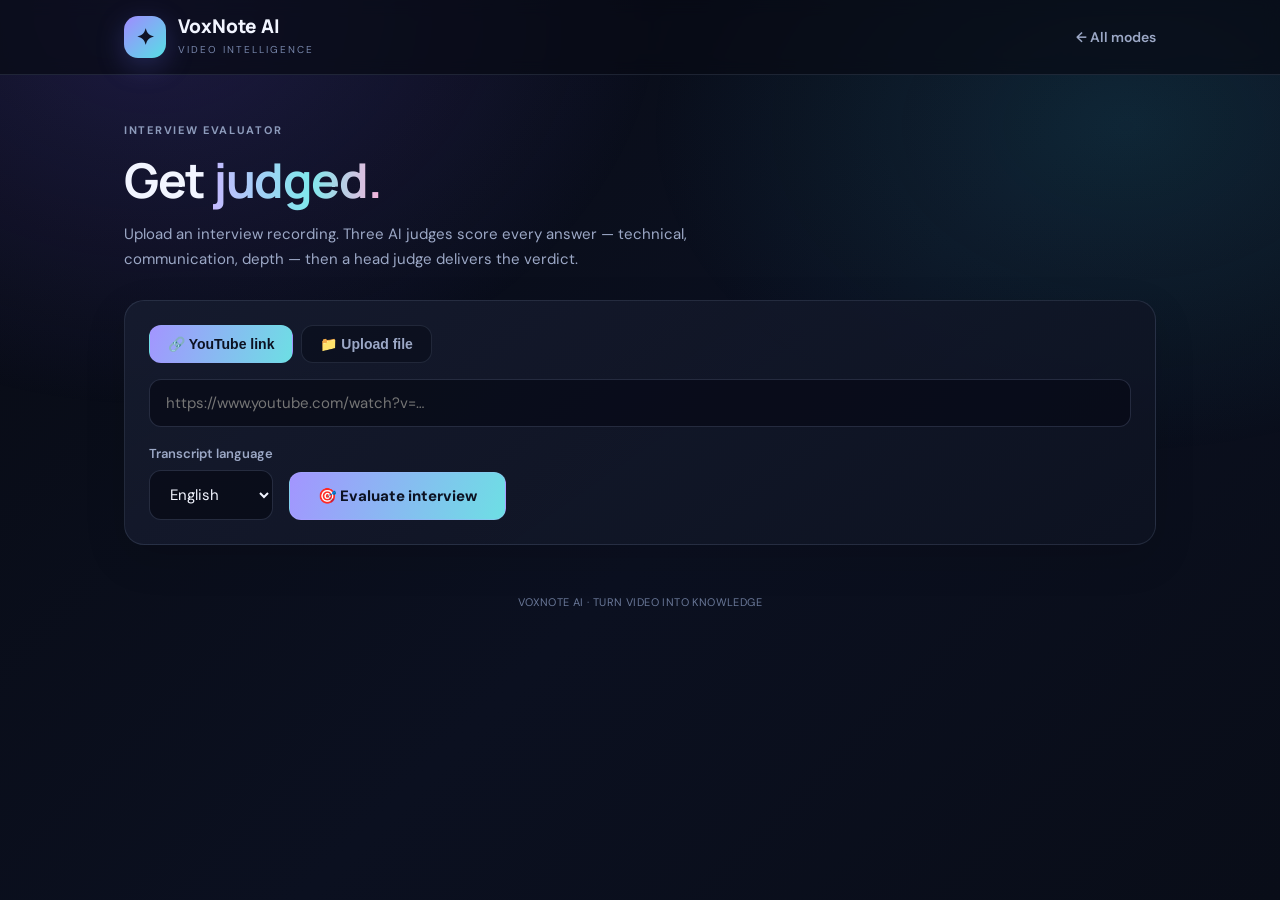
==== frontend/interview.html @ dc1a464b "VoxNote AI: video intelligence, interview judge, prep and scout" ====
<!DOCTYPE html>
<html lang="en">
<head>
<meta charset="UTF-8">
<meta name="viewport" content="width=device-width, initial-scale=1.0">
<title>VoxNote AI — Interview Evaluator</title>
<link rel="stylesheet" href="css/styles.css">
<link rel="preconnect" href="https://fonts.googleapis.com">
<link href="https://fonts.googleapis.com/css2?family=DM+Sans:wght@400;500;600;700&family=Manrope:wght@600;700;800&display=swap" rel="stylesheet">
</head>
<body>
<div class="bg-orbs"></div>

<nav class="nav">
  <div class="container nav-inner">
    <a class="brand" href="index.html">
      <span class="brand-mark">✦</span>
      <span><span class="brand-name">VoxNote AI</span><span class="brand-sub">Video intelligence</span></span>
    </a>
    <a class="nav-link" href="index.html">← All modes</a>
  </div>
</nav>

<main class="container">
  <div class="page-head">
    <div class="kicker">Interview evaluator</div>
    <h1>Get <span class="gradient-text">judged.</span></h1>
    <p class="page-sub">Upload an interview recording. Three AI judges score every answer — technical, communication, depth — then a head judge delivers the verdict.</p>
  </div>

  <section class="panel">
    <form id="eval-form">
      <div class="source-tabs">
        <button type="button" id="tab-url" class="source-tab active">🔗 YouTube link</button>
        <button type="button" id="tab-file" class="source-tab">📁 Upload file</button>
      </div>
      <div id="url-wrap">
        <input type="url" id="source-url" class="text-input" placeholder="https://www.youtube.com/watch?v=…">
      </div>
      <div id="file-wrap" style="display:none">
        <label class="dropzone">
          <input type="file" id="source-file" accept=".mp4,.mov,.mkv,.webm,.mp3,.wav,.m4a" hidden>
          <span class="drop-icon">⬆</span>
          <span id="file-label">Choose your interview recording…</span>
        </label>
      </div>
      <div class="form-row">
        <label class="field">Transcript language
          <select id="language" class="text-input">
            <option value="english">English</option>
            <option value="hinglish">Hinglish</option>
          </select>
        </label>
        <button type="submit" class="btn">🎯 Evaluate interview</button>
      </div>
    </form>
  </section>

  <section id="progress" class="panel progress-panel" style="display:none">
    <div class="spinner"></div>
    <div><div class="progress-title">The panel is deliberating…</div><div id="stage" class="progress-stage">Starting…</div></div>
  </section>

  <section id="error-panel" class="panel error-panel" style="display:none">
    <strong>Something went wrong.</strong>
    <p id="error-msg"></p>
  </section>

  <section id="results" style="display:none">
    <div class="result-head">
      <div><div class="kicker">Judge panel report</div><h2 id="r-title"></h2></div>
      <span class="status-pill"><span class="dot"></span> Evaluation ready</span>
    </div>

    <div class="metrics">
      <div class="metric-card"><div class="metric-label">Questions</div><div class="metric-value" id="m-total">–</div><div class="metric-note">Q&A pairs found</div></div>
      <div class="metric-card"><div class="metric-label">Accuracy</div><div class="metric-value" id="m-acc">–</div><div class="metric-note" id="m-acc-note">correct answers</div></div>
      <div class="metric-card"><div class="metric-label">Avg score</div><div class="metric-value" id="m-avg">–</div><div class="metric-note">head-judge weighted</div></div>
      <div class="metric-card"><div class="metric-label">Needs work</div><div class="metric-value" id="m-bad">–</div><div class="metric-note">incorrect answers</div></div>
    </div>

    <div class="two-col">
      <div class="panel"><div class="result-heading"><span class="result-icon">💪</span><div><div class="result-title">Strengths</div><div class="result-desc">Highest-scoring answers</div></div></div><ul id="r-strengths" class="plain-list"></ul></div>
      <div class="panel"><div class="result-heading"><span class="result-icon">🎯</span><div><div class="result-title">Weaknesses</div><div class="result-desc">Lowest-scoring — review these</div></div></div><ul id="r-weaknesses" class="plain-list"></ul></div>
    </div>

    <h2 class="section-title">Session statistics</h2>
    <div class="panel">
      <div class="result-heading"><span class="result-icon">📊</span><div><div class="result-title">How the interview felt</div><div class="result-desc">Tone, pace, and delivery — Fireflies-style</div></div></div>
      <div class="two-col">
        <div>
          <h4 class="stat-h">Sentiment of answers</h4>
          <div id="r-sentiment"></div>
          <p id="r-sentiment-note" class="stat-note"></p>
        </div>
        <div>
          <h4 class="stat-h">Talk time & pace</h4>
          <div id="r-speaking"></div>
          <p id="r-speaking-note" class="stat-note"></p>
        </div>
      </div>
      <h4 class="stat-h" style="margin-top:18px">Confidence</h4>
      <div class="meter-row">
        <div class="meter"><div id="r-confidence-fill" class="meter-fill"></div></div>
        <span id="r-confidence-val" class="meter-val"></span>
      </div>
    </div>

    <h2 class="section-title">Per-question breakdown</h2>
    <div id="r-questions"></div>

    <div class="panel">
      <div class="result-heading"><span class="result-icon">✦</span><div><div class="result-title">Ask your interview</div><div class="result-desc">Answers grounded in the transcript</div></div></div>
      <div id="chat-log" class="chat-log"></div>
      <form id="chat-form" class="chat-form">
        <input type="text" id="chat-input" class="text-input" placeholder="Ask about an answer, a moment, a decision…" autocomplete="off">
        <button type="submit" class="btn">Ask</button>
      </form>
    </div>
  </section>
</main>

<footer class="footer">VOXNOTE AI · TURN VIDEO INTO KNOWLEDGE</footer>
<script src="js/app.js"></script>
<script src="js/interview.js"></script>
</body>
</html>
---- frontend/css/styles.css ----
/* VoxNote AI — design system */
:root {
  --bg: #080b14;
  --panel: rgba(18, 23, 39, .82);
  --line: rgba(166, 180, 220, .14);
  --text: #f2f5ff;
  --muted: #9ca8c6;
  --dim: #7786aa;
  --purple: #9b8cff;
  --cyan: #68e0e5;
  --green: #66e1b7;
  --yellow: #f5c542;
  --red: #f27e7e;
  --grad: linear-gradient(110deg, #a395ff, #6ddfe4);
  --radius: 20px;
}
* { box-sizing: border-box; margin: 0; padding: 0; }
html { scroll-behavior: smooth; }
body {
  font-family: 'DM Sans', sans-serif;
  color: var(--text);
  background: linear-gradient(135deg, #080b14 0%, #0b1020 55%, #090d18 100%);
  min-height: 100vh;
}
.bg-orbs {
  position: fixed; inset: 0; z-index: -1; pointer-events: none;
  background:
    radial-gradient(ellipse at 12% 0%, rgba(99, 78, 210, .23), transparent 32%),
    radial-gradient(ellipse at 88% 14%, rgba(46, 188, 205, .13), transparent 30%);
}
.container { max-width: 1080px; margin: 0 auto; padding: 0 24px; }
h1, h2, h3 { font-family: 'Manrope', sans-serif; letter-spacing: -.03em; }
.gradient-text {
  background: linear-gradient(90deg, #c4baff, #7fe8ec 58%, #f6b3dc);
  -webkit-background-clip: text; background-clip: text; color: transparent;
}
.kicker {
  color: #8d9bbb; font-size: 11px; text-transform: uppercase;
  letter-spacing: 1.7px; font-weight: 700; margin-bottom: 10px;
}

/* Nav */
.nav { border-bottom: 1px solid var(--line); background: rgba(8, 11, 20, .7); backdrop-filter: blur(8px); }
.nav-inner { display: flex; justify-content: space-between; align-items: center; padding-top: 16px; padding-bottom: 16px; }
.brand { display: flex; align-items: center; gap: 12px; text-decoration: none; color: var(--text); }
.brand-mark {
  width: 42px; height: 42px; border-radius: 14px; display: flex; align-items: center; justify-content: center;
  background: linear-gradient(135deg, #a08bff, #56dfe5); color: #101326; font-size: 22px; font-weight: 900;
  box-shadow: 0 8px 28px rgba(117, 116, 255, .25);
}
.brand-name { font-family: 'Manrope', sans-serif; font-weight: 800; font-size: 19px; display: block; line-height: 1.1; }
.brand-sub { font-size: 10px; letter-spacing: 2px; text-transform: uppercase; color: var(--dim); }
.nav-link { color: var(--muted); text-decoration: none; font-size: 14px; font-weight: 600; }
.nav-link:hover { color: var(--text); }

/* Hero + landing */
.hero { text-align: center; padding: 72px 0 48px; }
.eyebrow {
  display: inline-flex; align-items: center; gap: 8px; padding: 7px 14px; border-radius: 100px;
  border: 1px solid rgba(104, 224, 229, .24); background: rgba(104, 224, 229, .07);
  color: #8de9ed; font-size: 11px; font-weight: 700; letter-spacing: 1.4px; text-transform: uppercase;
}
.hero h1 { font-size: clamp(38px, 5vw, 64px); line-height: 1.06; margin: 20px 0 16px; }
.hero-copy { max-width: 640px; margin: 0 auto; color: var(--muted); font-size: 16px; line-height: 1.7; }

.mode-grid { display: grid; grid-template-columns: repeat(auto-fit, minmax(250px, 1fr)); gap: 18px; margin: 12px 0 64px; }
.mode-card {
  background: var(--panel); border: 1px solid var(--line); border-radius: var(--radius);
  padding: 28px 24px; text-decoration: none; color: var(--text);
  transition: transform .18s ease, border-color .18s ease, box-shadow .18s ease;
  display: flex; flex-direction: column; gap: 12px;
}
a.mode-card:hover { transform: translateY(-4px); border-color: rgba(155, 140, 255, .4); box-shadow: 0 18px 50px rgba(0, 0, 0, .35); }
.mode-card.disabled { opacity: .55; cursor: default; }
.mode-icon { font-size: 30px; }
.mode-card h2 { font-size: 20px; }
.mode-card p { color: var(--muted); font-size: 14px; line-height: 1.65; flex: 1; }
.mode-cta { font-weight: 700; font-size: 14px; color: var(--cyan); }
.mode-card.disabled .mode-cta { color: var(--dim); }

.how { margin-bottom: 72px; }
.how-grid { display: grid; grid-template-columns: repeat(3, 1fr); gap: 18px; margin-top: 16px; }
.how-step { background: var(--panel); border: 1px solid var(--line); border-radius: var(--radius); padding: 24px; }
.how-step span { font-family: 'Manrope', sans-serif; font-weight: 800; font-size: 13px; color: var(--purple); letter-spacing: 1px; }
.how-step h3 { margin: 8px 0 6px; font-size: 17px; }
.how-step p { color: var(--muted); font-size: 14px; line-height: 1.6; }

/* Page head */
.page-head { padding: 48px 0 28px; }
.page-head h1 { font-size: clamp(32px, 4vw, 48px); margin-bottom: 10px; }
.page-sub { color: var(--muted); font-size: 15px; max-width: 640px; line-height: 1.65; }

/* Panels + forms */
.panel {
  background: linear-gradient(145deg, rgba(22, 28, 47, .9), rgba(14, 19, 34, .84));
  border: 1px solid var(--line); border-radius: var(--radius);
  padding: 24px; margin-bottom: 18px; box-shadow: 0 14px 40px rgba(0, 0, 0, .13);
}
.source-tabs { display: flex; gap: 8px; margin-bottom: 16px; }
.source-tab {
  padding: 10px 18px; border-radius: 12px; border: 1px solid var(--line);
  background: rgba(7, 11, 23, .5); color: var(--muted); font-weight: 700; font-size: 14px; cursor: pointer;
}
.source-tab.active { color: #0c1222; background: var(--grad); border-color: transparent; }
.text-input {
  width: 100%; padding: 13px 16px; border-radius: 12px; font-size: 15px;
  background: rgba(7, 11, 23, .72); border: 1px solid rgba(160, 174, 220, .19); color: var(--text);
  font-family: inherit;
}
.text-input:focus { outline: none; border-color: var(--purple); }
select.text-input { width: auto; }
.dropzone {
  display: flex; align-items: center; gap: 14px; padding: 26px; cursor: pointer;
  border: 1px dashed rgba(153, 166, 216, .35); border-radius: 14px; background: rgba(7, 11, 23, .36);
  color: var(--muted); font-size: 15px; transition: border-color .15s ease;
}
.dropzone:hover { border-color: var(--purple); color: var(--text); }
.drop-icon { font-size: 24px; }
.form-row { display: flex; gap: 16px; align-items: flex-end; margin-top: 18px; flex-wrap: wrap; }
.field { display: flex; flex-direction: column; gap: 8px; font-size: 13px; font-weight: 600; color: var(--muted); }
.btn {
  padding: 13px 28px; border-radius: 12px; border: 1px solid rgba(178, 168, 255, .28);
  background: var(--grad); color: #0c1222; font-weight: 800; font-size: 15px; cursor: pointer;
  transition: transform .15s ease, filter .15s ease; font-family: inherit;
}
.btn:hover { transform: translateY(-1px); filter: brightness(1.06); }
.btn-ghost { background: transparent; color: var(--text); border: 1px solid var(--line); font-size: 14px; padding: 10px 20px; margin-top: 12px; }

/* Progress + error */
.progress-panel { display: flex; gap: 18px; align-items: center; }
.spinner {
  width: 38px; height: 38px; border-radius: 50%; flex-shrink: 0;
  border: 3px solid rgba(155, 140, 255, .2); border-top-color: var(--purple);
  animation: spin 0.9s linear infinite;
}
@keyframes spin { to { transform: rotate(360deg); } }
.progress-title { font-weight: 700; font-size: 16px; }
.progress-stage { color: var(--muted); font-size: 14px; margin-top: 4px; }
.error-panel { border-color: rgba(242, 126, 126, .4); }
.error-panel p { color: var(--muted); margin-top: 8px; font-size: 14px; }

/* Results */
.result-head { display: flex; justify-content: space-between; align-items: center; gap: 12px; flex-wrap: wrap; margin: 8px 0 20px; }
.result-head h2 { font-size: 26px; }
.status-pill {
  display: inline-flex; align-items: center; gap: 7px; font-size: 12px; font-weight: 700;
  color: var(--green); background: rgba(74, 220, 177, .08); border: 1px solid rgba(74, 220, 177, .2);
  padding: 8px 14px; border-radius: 100px;
}
.dot { width: 7px; height: 7px; background: var(--green); border-radius: 50%; box-shadow: 0 0 10px var(--green); }
.metrics { display: grid; grid-template-columns: repeat(4, 1fr); gap: 14px; margin-bottom: 18px; }
.metric-card {
  background: linear-gradient(145deg, rgba(29, 35, 60, .9), rgba(15, 21, 37, .9));
  border: 1px solid rgba(169, 183, 231, .13); border-radius: 16px; padding: 18px;
}
.metric-label { font-size: 11px; letter-spacing: 1.1px; text-transform: uppercase; color: #96a3c3; font-weight: 700; }
.metric-value { font-family: 'Manrope', sans-serif; font-size: 26px; font-weight: 800; margin-top: 8px; }
.metric-note { font-size: 12px; color: var(--dim); margin-top: 4px; }
.two-col { display: grid; grid-template-columns: 1.15fr 0.85fr; gap: 18px; }
.result-heading { display: flex; align-items: center; gap: 12px; margin-bottom: 14px; }
.result-icon {
  width: 38px; height: 38px; border-radius: 12px; display: flex; align-items: center; justify-content: center;
  background: rgba(155, 140, 255, .13); border: 1px solid rgba(155, 140, 255, .2); font-size: 18px; flex-shrink: 0;
}
.result-title { font-family: 'Manrope', sans-serif; font-size: 17px; font-weight: 800; }
.result-desc { font-size: 12px; color: #8e9bbb; margin-top: 2px; }
.rich-text { color: #d5dcf2; font-size: 14.5px; line-height: 1.75; white-space: pre-wrap; }
.plain-list { list-style: none; display: flex; flex-direction: column; gap: 10px; }
.plain-list li { color: #d5dcf2; font-size: 14px; line-height: 1.6; padding-left: 18px; position: relative; }
.plain-list li::before { content: "–"; position: absolute; left: 0; color: var(--purple); }
.section-title { font-size: 22px; margin: 26px 0 14px; }

/* Interview question cards */
.qcard {
  background: var(--panel); border: 1px solid var(--line); border-radius: 16px;
  margin-bottom: 12px; overflow: hidden;
}
.qcard summary {
  padding: 18px 20px; cursor: pointer; list-style: none;
  display: flex; align-items: center; gap: 14px; font-weight: 600;
}
.qcard summary::-webkit-details-marker { display: none; }
.qcard summary:hover { background: rgba(155, 140, 255, .05); }
.qnum {
  font-family: 'Manrope', sans-serif; font-weight: 800; font-size: 13px; color: var(--purple);
  border: 1px solid rgba(155, 140, 255, .3); border-radius: 8px; padding: 4px 10px; flex-shrink: 0;
}
.qtext { flex: 1; font-size: 15px; }
.verdict-badge {
  font-size: 12px; font-weight: 700; padding: 6px 14px; border-radius: 100px;
  border: 1px solid; flex-shrink: 0; white-space: nowrap;
}
.qbody { padding: 0 20px 20px; border-top: 1px solid var(--line); padding-top: 16px; }
.qbody p { font-size: 14.5px; line-height: 1.7; color: #d5dcf2; margin-bottom: 12px; }
.qtime { font-size: 12px; color: var(--dim); margin-bottom: 12px; }
.judge-grid { display: grid; grid-template-columns: repeat(3, 1fr); gap: 12px; margin: 14px 0; }
.judge-box { background: rgba(7, 11, 23, .5); border: 1px solid var(--line); border-radius: 12px; padding: 14px; }
.judge-box h4 { font-size: 13px; text-transform: uppercase; letter-spacing: 1px; color: #96a3c3; margin-bottom: 6px; }
.judge-box .score { font-family: 'Manrope', sans-serif; font-size: 20px; font-weight: 800; margin-bottom: 6px; }
.judge-box p { font-size: 13px; color: var(--muted); line-height: 1.6; margin: 0; }
.head-judge { background: rgba(155, 140, 255, .07); border: 1px solid rgba(155, 140, 255, .2); border-radius: 12px; padding: 14px 16px; }
.head-judge p { margin: 0; }

/* Transcript + chat */
.transcript-box {
  background: rgba(7, 11, 23, .6); border: 1px solid var(--line); border-radius: 12px;
  padding: 18px; max-height: 380px; overflow-y: auto; white-space: pre-wrap;
  font-family: inherit; font-size: 13.5px; line-height: 1.75; color: #c9d2ea;
}
.chat-log { display: flex; flex-direction: column; gap: 10px; max-height: 320px; overflow-y: auto; margin-bottom: 14px; }
.chat-msg { padding: 12px 16px; border-radius: 14px; font-size: 14px; line-height: 1.65; max-width: 85%; }
.chat-msg.user { align-self: flex-end; background: rgba(155, 140, 255, .18); border: 1px solid rgba(155, 140, 255, .3); }
.chat-msg.assistant { align-self: flex-start; background: rgba(7, 11, 23, .6); border: 1px solid var(--line); }
.chat-msg.typing { color: var(--dim); font-style: italic; }
.chat-form { display: flex; gap: 10px; }

.footer { text-align: center; color: #697797; font-size: 11px; padding: 32px 0 24px; letter-spacing: .4px; }

/* Extended interview stats */
.stat-h { font-size: 13px; text-transform: uppercase; letter-spacing: 1.2px; color: #96a3c3; margin-bottom: 12px; }
.stat-note { font-size: 13px; color: var(--dim); margin-top: 10px; line-height: 1.6; }
.sent-row { display: flex; align-items: center; gap: 12px; margin-bottom: 10px; }
.sent-label { width: 70px; font-size: 13px; color: var(--muted); flex-shrink: 0; }
.sent-track { flex: 1; height: 10px; border-radius: 100px; background: rgba(7, 11, 23, .6); border: 1px solid var(--line); overflow: hidden; }
.sent-fill { height: 100%; border-radius: 100px; transition: width .6s ease; }
.sent-pct { width: 44px; text-align: right; font-size: 13px; font-weight: 700; flex-shrink: 0; }
.talk-row { display: flex; align-items: baseline; gap: 10px; padding: 10px 0; border-bottom: 1px solid var(--line); font-size: 14px; }
.talk-row:last-child { border-bottom: none; }
.talk-row b { font-family: 'Manrope', sans-serif; font-size: 18px; }
.talk-row .dim { color: var(--dim); font-size: 12.5px; }
.meter-row { display: flex; align-items: center; gap: 14px; }
.meter { flex: 1; height: 14px; border-radius: 100px; background: rgba(7, 11, 23, .6); border: 1px solid var(--line); overflow: hidden; }
.meter-fill { height: 100%; border-radius: 100px; background: linear-gradient(90deg, #a395ff, #6ddfe4); transition: width .6s ease; }
.meter-val { font-family: 'Manrope', sans-serif; font-weight: 800; font-size: 18px; white-space: nowrap; }

/* Prep page */
textarea.text-input { resize: vertical; min-height: 120px; }
.prep-qcard {
  display: flex; gap: 14px; background: var(--panel); border: 1px solid var(--line);
  border-radius: 16px; padding: 18px 20px; margin-bottom: 12px; align-items: flex-start;
}
.prep-qbody { flex: 1; }
.prep-qbody p { font-size: 15px; line-height: 1.65; margin-bottom: 10px; }
.prep-tags { display: flex; gap: 8px; flex-wrap: wrap; }
.mini-badge { font-size: 11px; font-weight: 700; padding: 4px 12px; border-radius: 100px; border: 1px solid; white-space: nowrap; }
.mini-badge.dim { color: var(--dim); border-color: var(--line); background: transparent; font-weight: 600; }
.github-head { display: flex; justify-content: space-between; align-items: center; gap: 16px; flex-wrap: wrap; }
.github-score { font-family: 'Manrope', sans-serif; font-weight: 800; font-size: 40px; }
.github-score small { font-size: 16px; color: var(--dim); font-weight: 600; }
.github-meta { display: flex; gap: 18px; flex-wrap: wrap; margin-top: 16px; font-size: 13.5px; color: var(--muted); }

@media (max-width: 820px) {
  .mode-grid, .how-grid, .two-col { grid-template-columns: 1fr; }
  .metrics { grid-template-columns: repeat(2, 1fr); }
  .judge-grid { grid-template-columns: 1fr; }
}
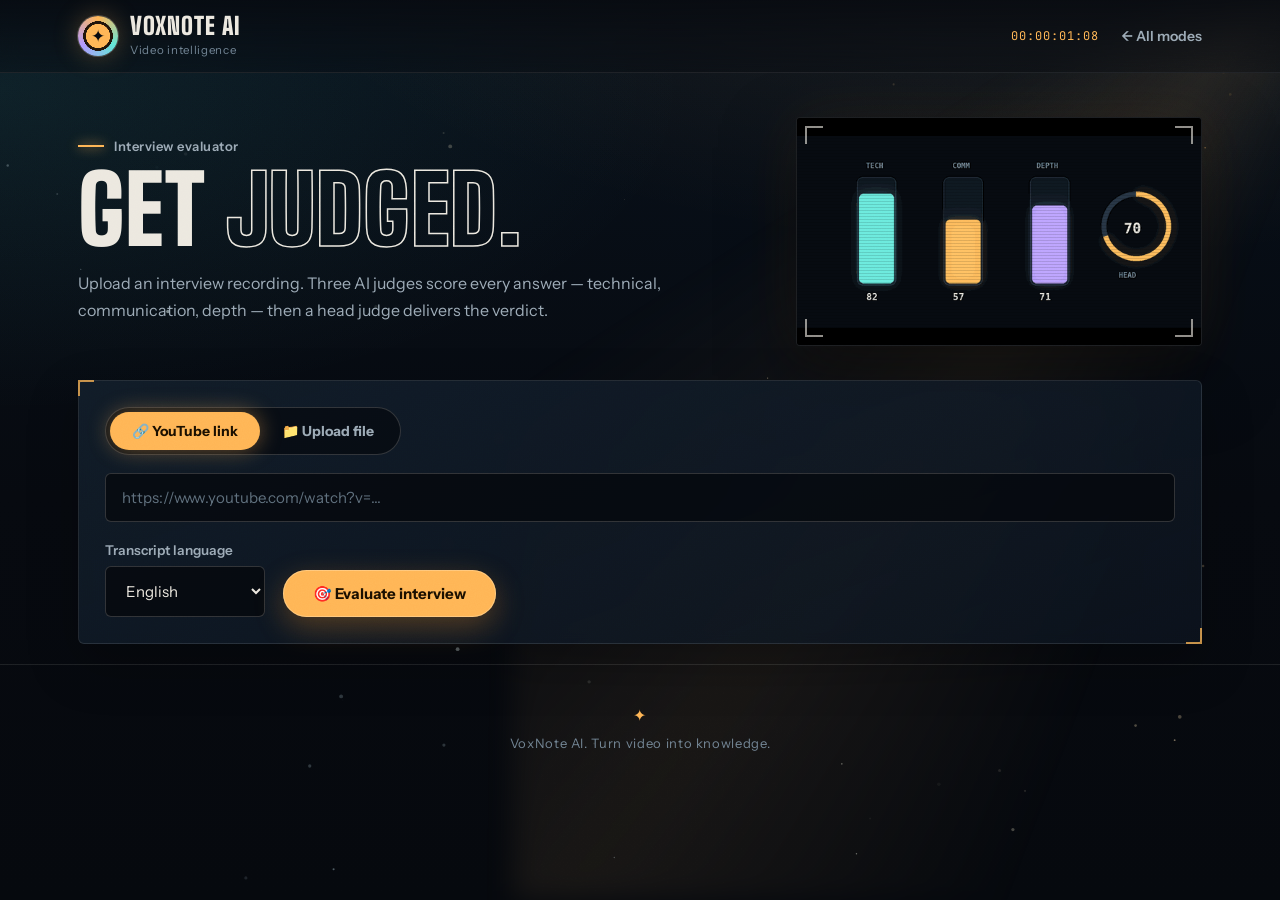
==== commit 42008405: "Add server, scout agent, and cinematic UI redesign" ====
--- a/frontend/interview.html
+++ b/frontend/interview.html
@@ -3,13 +3,18 @@
 <head>
 <meta charset="UTF-8">
 <meta name="viewport" content="width=device-width, initial-scale=1.0">
+<meta name="theme-color" content="#06090f">
 <title>VoxNote AI — Interview Evaluator</title>
 <link rel="stylesheet" href="css/styles.css">
 <link rel="preconnect" href="https://fonts.googleapis.com">
-<link href="https://fonts.googleapis.com/css2?family=DM+Sans:wght@400;500;600;700&family=Manrope:wght@600;700;800&display=swap" rel="stylesheet">
+<link rel="preconnect" href="https://fonts.gstatic.com" crossorigin>
+<link href="https://fonts.googleapis.com/css2?family=Big+Shoulders+Display:wght@700;800;900&family=Instrument+Sans:wght@400;500;600;700&family=JetBrains+Mono:wght@500;700&display=swap" rel="stylesheet">
 </head>
 <body>
-<div class="bg-orbs"></div>
+<div class="curtain" aria-hidden="true"></div>
+<canvas id="fx-dust" aria-hidden="true"></canvas>
+<div class="beam" aria-hidden="true"></div>
+<div class="grain" aria-hidden="true"></div>
 
 <nav class="nav">
   <div class="container nav-inner">
@@ -17,15 +22,18 @@
       <span class="brand-mark">✦</span>
       <span><span class="brand-name">VoxNote AI</span><span class="brand-sub">Video intelligence</span></span>
     </a>
-    <a class="nav-link" href="index.html">← All modes</a>
+    <div class="nav-right"><span class="tc tc-live" aria-hidden="true">00:00:00:00</span><a class="nav-link" href="index.html">← All modes</a></div>
   </div>
 </nav>
 
 <main class="container">
   <div class="page-head">
-    <div class="kicker">Interview evaluator</div>
-    <h1>Get <span class="gradient-text">judged.</span></h1>
-    <p class="page-sub">Upload an interview recording. Three AI judges score every answer — technical, communication, depth — then a head judge delivers the verdict.</p>
+    <div>
+      <div class="kicker">Interview evaluator</div>
+      <h1>Get <span class="outline-text">judged.</span></h1>
+      <p class="page-sub">Upload an interview recording. Three AI judges score every answer — technical, communication, depth — then a head judge delivers the verdict.</p>
+    </div>
+    <div class="head-poster"><i class="corner tl"></i><i class="corner tr"></i><i class="corner bl"></i><i class="corner br"></i><img src="img/poster-interview.gif" alt="Three judge meters rising to their scores beside a head-judge dial"></div>
   </div>
 
   <section class="panel">
@@ -57,8 +65,9 @@
   </section>
 
   <section id="progress" class="panel progress-panel" style="display:none">
-    <div class="spinner"></div>
+    <div class="eq" aria-hidden="true"><i></i><i></i><i></i><i></i><i></i><i></i><i></i></div>
     <div><div class="progress-title">The panel is deliberating…</div><div id="stage" class="progress-stage">Starting…</div></div>
+    <span class="sweep" aria-hidden="true"></span>
   </section>
 
   <section id="error-panel" class="panel error-panel" style="display:none">
@@ -94,12 +103,12 @@
           <p id="r-sentiment-note" class="stat-note"></p>
         </div>
         <div>
-          <h4 class="stat-h">Talk time & pace</h4>
+          <h4 class="stat-h">Talk time &amp; pace</h4>
           <div id="r-speaking"></div>
           <p id="r-speaking-note" class="stat-note"></p>
         </div>
       </div>
-      <h4 class="stat-h" style="margin-top:18px">Confidence</h4>
+      <h4 class="stat-h" style="margin-top:22px">Confidence</h4>
       <div class="meter-row">
         <div class="meter"><div id="r-confidence-fill" class="meter-fill"></div></div>
         <span id="r-confidence-val" class="meter-val"></span>
@@ -120,8 +129,9 @@
   </section>
 </main>
 
-<footer class="footer">VOXNOTE AI · TURN VIDEO INTO KNOWLEDGE</footer>
+<footer class="footer">VoxNote AI. Turn video into knowledge.</footer>
 <script src="js/app.js"></script>
 <script src="js/interview.js"></script>
+<script src="js/fx.js"></script>
 </body>
 </html>
--- a/frontend/css/styles.css
+++ b/frontend/css/styles.css
@@ -1,256 +1,396 @@
-/* VoxNote AI — design system */
+/* VoxNote AI — "Cinematic" design system
+   Look: a color-graded film frame. Teal shadows, tungsten highlights, bone-white type.
+   Display = Big Shoulders Display (poster/title-card), Body = Instrument Sans, Timecode = JetBrains Mono.
+   Visual layer only: every element ID and JS-generated class name is unchanged. */
+
 :root {
-  --bg: #080b14;
-  --panel: rgba(18, 23, 39, .82);
-  --line: rgba(166, 180, 220, .14);
-  --text: #f2f5ff;
-  --muted: #9ca8c6;
-  --dim: #7786aa;
-  --purple: #9b8cff;
-  --cyan: #68e0e5;
-  --green: #66e1b7;
-  --yellow: #f5c542;
-  --red: #f27e7e;
-  --grad: linear-gradient(110deg, #a395ff, #6ddfe4);
-  --radius: 20px;
-}
+  --ink: #06090f;
+  --ink-2: #0a1118;
+  --slate: rgba(12, 20, 30, .78);
+  --slate-2: rgba(18, 29, 42, .9);
+  --line: rgba(236, 232, 223, .10);
+  --line-2: rgba(236, 232, 223, .18);
+  --bone: #ece8df;
+  --text: #ece8df;
+  --muted: #9aa8b4;
+  --dim: #6f8190;
+  --tungsten: #ffb454;
+  --cyan: #5ee6d6;
+  --violet: #b096ff;
+  --rose: #ff5a6a;
+  --green: #5ee6b0;
+  --yellow: #ffcf5a;
+  --red: #ff6b78;
+  --purple: #b096ff;
+  --radius: 8px;
+  --display: 'Big Shoulders Display', 'Arial Narrow', Impact, sans-serif;
+  --body: 'Instrument Sans', system-ui, -apple-system, 'Segoe UI', sans-serif;
+  --mono: 'JetBrains Mono', ui-monospace, 'SF Mono', Consolas, monospace;
+}
+
 * { box-sizing: border-box; margin: 0; padding: 0; }
-html { scroll-behavior: smooth; }
+html { scroll-behavior: smooth; background: var(--ink); }
 body {
-  font-family: 'DM Sans', sans-serif;
+  font-family: var(--body);
   color: var(--text);
-  background: linear-gradient(135deg, #080b14 0%, #0b1020 55%, #090d18 100%);
+  background:
+    radial-gradient(120% 70% at 85% -10%, rgba(255, 180, 84, .10), transparent 55%),
+    radial-gradient(90% 60% at 0% 10%, rgba(94, 230, 214, .08), transparent 60%),
+    linear-gradient(180deg, #07101a 0%, var(--ink) 55%, #05080d 100%);
+  background-attachment: fixed;
   min-height: 100vh;
-}
-.bg-orbs {
-  position: fixed; inset: 0; z-index: -1; pointer-events: none;
-  background:
-    radial-gradient(ellipse at 12% 0%, rgba(99, 78, 210, .23), transparent 32%),
-    radial-gradient(ellipse at 88% 14%, rgba(46, 188, 205, .13), transparent 30%);
-}
-.container { max-width: 1080px; margin: 0 auto; padding: 0 24px; }
-h1, h2, h3 { font-family: 'Manrope', sans-serif; letter-spacing: -.03em; }
-.gradient-text {
-  background: linear-gradient(90deg, #c4baff, #7fe8ec 58%, #f6b3dc);
-  -webkit-background-clip: text; background-clip: text; color: transparent;
-}
-.kicker {
-  color: #8d9bbb; font-size: 11px; text-transform: uppercase;
-  letter-spacing: 1.7px; font-weight: 700; margin-bottom: 10px;
-}
-
-/* Nav */
-.nav { border-bottom: 1px solid var(--line); background: rgba(8, 11, 20, .7); backdrop-filter: blur(8px); }
-.nav-inner { display: flex; justify-content: space-between; align-items: center; padding-top: 16px; padding-bottom: 16px; }
+  overflow-x: hidden;
+  -webkit-font-smoothing: antialiased;
+}
+::selection { background: var(--tungsten); color: #1a1000; }
+:focus-visible { outline: 2px solid var(--tungsten); outline-offset: 3px; }
+.container { max-width: 1180px; margin: 0 auto; padding: 0 28px; position: relative; z-index: 2; }
+h1, h2, h3 { font-family: var(--display); letter-spacing: .005em; font-weight: 800; }
+
+/* ---------- Atmosphere (fixed layers) ---------- */
+#fx-dust { position: fixed; inset: 0; width: 100%; height: 100%; z-index: 1; pointer-events: none; }
+.beam {
+  position: fixed; top: -20vh; right: -10vw; width: 70vw; height: 120vh; z-index: 0; pointer-events: none;
+  background: conic-gradient(from 200deg at 100% 0%, transparent 0deg, rgba(255, 190, 110, .08) 18deg, transparent 38deg);
+  filter: blur(14px); animation: beam-drift 16s ease-in-out infinite alternate;
+}
+@keyframes beam-drift { from { transform: rotate(-2deg); opacity: .7; } to { transform: rotate(3deg); opacity: 1; } }
+.grain {
+  position: fixed; inset: -50%; z-index: 60; pointer-events: none; opacity: .09; mix-blend-mode: overlay;
+  background-image: url("data:image/svg+xml;utf8,<svg xmlns='http://www.w3.org/2000/svg' width='220' height='220'><filter id='n'><feTurbulence type='fractalNoise' baseFrequency='.85' numOctaves='2' stitchTiles='stitch'/><feColorMatrix values='0 0 0 0 1  0 0 0 0 1  0 0 0 0 1  0 0 0 .9 0'/></filter><rect width='100%' height='100%' filter='url(%23n)'/></svg>");
+  animation: grain 1s steps(6) infinite;
+}
+@keyframes grain {
+  0% { transform: translate(0, 0); } 20% { transform: translate(-4%, 3%); } 40% { transform: translate(3%, -5%); }
+  60% { transform: translate(-6%, -2%); } 80% { transform: translate(5%, 4%); } 100% { transform: translate(0, 0); }
+}
+/* Opening shot: letterbox bars part to reveal the page */
+.curtain { position: fixed; inset: 0; z-index: 100; pointer-events: none; animation: curtain-gone 0s linear 1.6s forwards; }
+.curtain::before, .curtain::after { content: ""; position: absolute; left: 0; right: 0; height: 50.5%; background: #000; }
+.curtain::before { top: 0; animation: bar-up 1.15s cubic-bezier(.77, 0, .18, 1) .25s forwards; }
+.curtain::after { bottom: 0; animation: bar-down 1.15s cubic-bezier(.77, 0, .18, 1) .25s forwards; }
+@keyframes bar-up { to { transform: translateY(-101%); } }
+@keyframes bar-down { to { transform: translateY(101%); } }
+@keyframes curtain-gone { to { visibility: hidden; } }
+
+/* ---------- Nav ---------- */
+.nav { position: relative; z-index: 5; border-bottom: 1px solid var(--line); background: linear-gradient(180deg, rgba(6, 9, 15, .85), rgba(6, 9, 15, .35)); backdrop-filter: blur(10px); }
+.nav-inner { display: flex; justify-content: space-between; align-items: center; padding-top: 14px; padding-bottom: 14px; gap: 16px; }
 .brand { display: flex; align-items: center; gap: 12px; text-decoration: none; color: var(--text); }
 .brand-mark {
-  width: 42px; height: 42px; border-radius: 14px; display: flex; align-items: center; justify-content: center;
-  background: linear-gradient(135deg, #a08bff, #56dfe5); color: #101326; font-size: 22px; font-weight: 900;
-  box-shadow: 0 8px 28px rgba(117, 116, 255, .25);
-}
-.brand-name { font-family: 'Manrope', sans-serif; font-weight: 800; font-size: 19px; display: block; line-height: 1.1; }
-.brand-sub { font-size: 10px; letter-spacing: 2px; text-transform: uppercase; color: var(--dim); }
-.nav-link { color: var(--muted); text-decoration: none; font-size: 14px; font-weight: 600; }
-.nav-link:hover { color: var(--text); }
-
-/* Hero + landing */
-.hero { text-align: center; padding: 72px 0 48px; }
-.eyebrow {
-  display: inline-flex; align-items: center; gap: 8px; padding: 7px 14px; border-radius: 100px;
-  border: 1px solid rgba(104, 224, 229, .24); background: rgba(104, 224, 229, .07);
-  color: #8de9ed; font-size: 11px; font-weight: 700; letter-spacing: 1.4px; text-transform: uppercase;
-}
-.hero h1 { font-size: clamp(38px, 5vw, 64px); line-height: 1.06; margin: 20px 0 16px; }
-.hero-copy { max-width: 640px; margin: 0 auto; color: var(--muted); font-size: 16px; line-height: 1.7; }
-
-.mode-grid { display: grid; grid-template-columns: repeat(auto-fit, minmax(250px, 1fr)); gap: 18px; margin: 12px 0 64px; }
+  width: 40px; height: 40px; border-radius: 50%; display: grid; place-items: center; font-size: 17px; color: var(--ink);
+  background: radial-gradient(circle at 50% 50%, var(--tungsten) 0 42%, #20140a 43% 52%, transparent 53%),
+              conic-gradient(from 0deg, var(--tungsten), var(--cyan), var(--violet), var(--tungsten));
+  box-shadow: 0 0 0 1px rgba(236, 232, 223, .22), 0 0 26px rgba(255, 180, 84, .28);
+  animation: lens-spin 14s linear infinite;
+}
+.brand-mark { text-shadow: none; }
+@keyframes lens-spin { to { filter: hue-rotate(360deg); } }
+.brand-name { font-family: var(--display); font-weight: 900; font-size: 24px; letter-spacing: .04em; text-transform: uppercase; display: block; line-height: 1; }
+.brand-sub { font-size: 11.5px; color: var(--dim); letter-spacing: .06em; }
+.nav-right { display: flex; align-items: center; gap: 22px; }
+.tc { font-family: var(--mono); font-size: 12px; color: var(--tungsten); letter-spacing: .08em; font-variant-numeric: tabular-nums; }
+.nav-link { color: var(--muted); text-decoration: none; font-size: 14px; font-weight: 600; transition: color .2s; }
+.nav-link:hover { color: var(--bone); }
+
+/* ---------- Shared type bits ---------- */
+.kicker { color: var(--muted); font-size: 13px; font-weight: 600; letter-spacing: .04em; margin-bottom: 14px; display: flex; align-items: center; gap: 10px; }
+.kicker::before { content: ""; width: 26px; height: 2px; background: var(--tungsten); box-shadow: 0 0 12px var(--tungsten); }
+.outline-text { color: transparent; -webkit-text-stroke: 1.5px var(--bone); }
+.gradient-text { color: transparent; -webkit-text-stroke: 1.5px var(--bone); } /* legacy hook */
+.section-head { display: flex; align-items: center; gap: 18px; margin: 0 0 22px; font-size: clamp(30px, 4vw, 46px); text-transform: uppercase; line-height: 1; }
+.section-head::after { content: ""; flex: 1; height: 1px; background: linear-gradient(90deg, var(--line-2), transparent); }
+
+/* ---------- Hero (landing) ---------- */
+.hero { position: relative; padding: 34px 0 64px; }
+.frame { position: relative; padding: clamp(54px, 9vw, 96px) clamp(10px, 3vw, 40px) clamp(86px, 9vw, 120px); text-align: center; isolation: isolate; }
+.frame .corner { position: absolute; width: 34px; height: 34px; border: 0 solid rgba(236, 232, 223, .55); pointer-events: none; z-index: 3; }
+.corner.tl { top: 0; left: 0; border-top-width: 2px; border-left-width: 2px; }
+.corner.tr { top: 0; right: 0; border-top-width: 2px; border-right-width: 2px; }
+.corner.bl { bottom: 0; left: 0; border-bottom-width: 2px; border-left-width: 2px; }
+.corner.br { bottom: 0; right: 0; border-bottom-width: 2px; border-right-width: 2px; }
+#hero-wave { position: absolute; inset: 0; width: 100%; height: 100%; z-index: -1; opacity: .8; transition: transform .25s ease-out; }
+.hud { position: absolute; top: 18px; display: flex; align-items: center; gap: 10px; font-family: var(--mono); font-size: 12px; color: rgba(236, 232, 223, .75); z-index: 3; }
+.hud-l { left: 22px; } .hud-r { right: 22px; }
+.rec-dot { width: 9px; height: 9px; border-radius: 50%; background: var(--rose); box-shadow: 0 0 12px var(--rose); animation: blink 1.4s steps(1) infinite; }
+@keyframes blink { 50% { opacity: .15; } }
+.hero h1 { display: flex; flex-direction: column; align-items: center; font-weight: 900; text-transform: uppercase; line-height: .86; font-size: clamp(42px, 9.2vw, 142px); letter-spacing: .005em; text-wrap: balance; }
+.h1-line { display: block; opacity: 0; transform: translateY(26px) scale(1.02); animation: title-in 1.1s cubic-bezier(.2, .8, .2, 1) forwards; }
+.h1-line.outline { color: transparent; -webkit-text-stroke: clamp(1px, .16vw, 2.4px) var(--bone); animation-delay: 1.05s; }
+.h1-line.solid { background: linear-gradient(180deg, #fff6e4 5%, var(--tungsten) 88%); -webkit-background-clip: text; background-clip: text; color: transparent; filter: drop-shadow(0 8px 34px rgba(255, 150, 40, .28)); animation-delay: 1.3s; }
+@keyframes title-in { to { opacity: 1; transform: none; } }
+.hero-copy { max-width: 600px; margin: 28px auto 0; color: var(--muted); font-size: 17px; line-height: 1.7; opacity: 0; animation: title-in 1s ease 1.65s forwards; }
+.hero-cta { display: flex; gap: 14px; justify-content: center; flex-wrap: wrap; margin-top: 30px; opacity: 0; animation: title-in 1s ease 1.85s forwards; }
+.btn-link { text-decoration: none; display: inline-block; }
+.caption {
+  position: absolute; left: 50%; bottom: 26px; translate: -50% 0; z-index: 3; width: min(92%, 760px);
+  display: flex; align-items: baseline; justify-content: center; gap: 12px; flex-wrap: wrap;
+  font-size: clamp(14px, 1.7vw, 18px); font-weight: 600; text-shadow: 0 1px 0 #000, 0 0 10px rgba(0, 0, 0, .9);
+  opacity: 0; animation: title-in .8s ease 2.2s forwards;
+}
+.cap-tag { font-size: 11.5px; font-weight: 700; padding: 3px 10px; border-radius: 99px; border: 1px solid currentColor; color: var(--cyan); text-shadow: none; background: rgba(6, 9, 15, .7); }
+.cap-tc { font-family: var(--mono); font-size: 12px; color: var(--tungsten); }
+#cap-text { min-height: 1.4em; }
+#cap-text::after { content: "▍"; color: var(--tungsten); animation: blink 1s steps(1) infinite; margin-left: 2px; }
+
+/* ---------- Mode posters ---------- */
+.modes { margin: 8px 0 90px; }
+.mode-grid { display: grid; grid-template-columns: repeat(2, 1fr); gap: 26px; }
 .mode-card {
-  background: var(--panel); border: 1px solid var(--line); border-radius: var(--radius);
-  padding: 28px 24px; text-decoration: none; color: var(--text);
-  transition: transform .18s ease, border-color .18s ease, box-shadow .18s ease;
-  display: flex; flex-direction: column; gap: 12px;
-}
-a.mode-card:hover { transform: translateY(-4px); border-color: rgba(155, 140, 255, .4); box-shadow: 0 18px 50px rgba(0, 0, 0, .35); }
-.mode-card.disabled { opacity: .55; cursor: default; }
-.mode-icon { font-size: 30px; }
-.mode-card h2 { font-size: 20px; }
-.mode-card p { color: var(--muted); font-size: 14px; line-height: 1.65; flex: 1; }
-.mode-cta { font-weight: 700; font-size: 14px; color: var(--cyan); }
+  --accent: var(--tungsten); --mx: 50%; --my: 0%;
+  position: relative; display: flex; flex-direction: column; text-decoration: none; color: var(--text);
+  background: var(--slate); border: 1px solid var(--line); border-radius: 6px; overflow: hidden;
+  transform: perspective(1100px) rotateX(var(--rx, 0deg)) rotateY(var(--ry, 0deg));
+  transition: transform .35s cubic-bezier(.2, .8, .2, 1), border-color .3s, box-shadow .3s;
+  will-change: transform;
+}
+.mode-card::before { content: ""; position: absolute; inset: 0; z-index: 2; pointer-events: none; opacity: 0; transition: opacity .3s;
+  background: radial-gradient(420px circle at var(--mx) var(--my), color-mix(in srgb, var(--accent) 22%, transparent), transparent 60%); }
+a.mode-card:hover { border-color: color-mix(in srgb, var(--accent) 65%, transparent); box-shadow: 0 30px 80px rgba(0, 0, 0, .55), 0 0 0 1px color-mix(in srgb, var(--accent) 35%, transparent), 0 0 60px color-mix(in srgb, var(--accent) 18%, transparent); }
+a.mode-card:hover::before { opacity: 1; }
+.poster { position: relative; aspect-ratio: 16 / 9; background: #04070b; overflow: hidden; border-bottom: 1px solid var(--line); }
+.poster img { display: block; width: 100%; height: 100%; object-fit: cover; transition: transform .8s cubic-bezier(.2, .8, .2, 1), filter .4s; }
+a.mode-card:hover .poster img { transform: scale(1.045); }
+.poster::after { content: ""; position: absolute; inset: 0; pointer-events: none;
+  background: repeating-linear-gradient(180deg, rgba(0, 0, 0, 0) 0 2px, rgba(0, 0, 0, .13) 2px 3px), linear-gradient(180deg, transparent 55%, rgba(6, 9, 15, .85)); }
+.mode-body { padding: 22px 26px 26px; display: flex; flex-direction: column; gap: 10px; flex: 1; position: relative; z-index: 3; }
+.mode-card h2 { font-size: 34px; text-transform: uppercase; line-height: 1; letter-spacing: .01em; }
+.mode-card p { color: var(--muted); font-size: 15px; line-height: 1.65; flex: 1; max-width: 52ch; }
+.mode-cta { display: inline-flex; align-items: center; gap: 10px; font-weight: 700; font-size: 14.5px; color: var(--accent); margin-top: 8px; }
+.mode-cta::before { content: ""; width: 0; height: 0; border-left: 10px solid currentColor; border-top: 6px solid transparent; border-bottom: 6px solid transparent; transition: transform .25s; }
+a.mode-card:hover .mode-cta::before { transform: translateX(4px); }
+.mode-card.disabled { cursor: default; }
+.mode-card.disabled .poster img { filter: grayscale(.85) brightness(.7); }
 .mode-card.disabled .mode-cta { color: var(--dim); }
-
-.how { margin-bottom: 72px; }
-.how-grid { display: grid; grid-template-columns: repeat(3, 1fr); gap: 18px; margin-top: 16px; }
-.how-step { background: var(--panel); border: 1px solid var(--line); border-radius: var(--radius); padding: 24px; }
-.how-step span { font-family: 'Manrope', sans-serif; font-weight: 800; font-size: 13px; color: var(--purple); letter-spacing: 1px; }
-.how-step h3 { margin: 8px 0 6px; font-size: 17px; }
-.how-step p { color: var(--muted); font-size: 14px; line-height: 1.6; }
-
-/* Page head */
-.page-head { padding: 48px 0 28px; }
-.page-head h1 { font-size: clamp(32px, 4vw, 48px); margin-bottom: 10px; }
-.page-sub { color: var(--muted); font-size: 15px; max-width: 640px; line-height: 1.65; }
-
-/* Panels + forms */
+.mode-card.disabled .mode-cta::before { display: none; }
+.mode-card.disabled .mode-cta::after { content: ""; width: 8px; height: 8px; border-radius: 50%; background: var(--rose); animation: blink 1.4s steps(1) infinite; order: -1; }
+
+/* ---------- How it works: a strip of film ---------- */
+.how { margin-bottom: 90px; }
+.strip { position: relative; display: grid; grid-template-columns: repeat(3, 1fr); gap: 0; background: #03060a; padding: 34px 0; border-top: 1px solid var(--line); border-bottom: 1px solid var(--line); }
+.strip::before, .strip::after { content: ""; position: absolute; left: 0; right: 0; height: 12px; opacity: .9;
+  background: repeating-linear-gradient(90deg, transparent 0 10px, rgba(236, 232, 223, .17) 10px 26px, transparent 26px 38px); -webkit-mask: linear-gradient(#000, #000); }
+.strip::before { top: 11px; } .strip::after { bottom: 11px; }
+.how-step { position: relative; padding: 24px 28px 26px; margin: 0 4px; background: linear-gradient(180deg, #0c1620, #09111a); border: 1px solid var(--line); border-radius: 3px; overflow: hidden; }
+.how-step span { position: absolute; right: 16px; top: 6px; font-family: var(--display); font-weight: 900; font-size: 64px; line-height: 1; color: transparent; -webkit-text-stroke: 1px rgba(236, 232, 223, .22); pointer-events: none; }
+.how-step h3 { font-size: 28px; text-transform: uppercase; margin: 54px 0 8px; position: relative; }
+.how-step p { color: var(--muted); font-size: 14.5px; line-height: 1.6; position: relative; max-width: 30ch; }
+.how-step:nth-child(1) h3 { color: var(--tungsten); } .how-step:nth-child(2) h3 { color: var(--cyan); } .how-step:nth-child(3) h3 { color: var(--violet); }
+
+/* ---------- Inner page head ---------- */
+.page-head { padding: 44px 0 34px; display: grid; grid-template-columns: minmax(0, 1.25fr) minmax(0, .75fr); gap: 40px; align-items: center; }
+.page-head h1 { font-size: clamp(48px, 7.4vw, 104px); line-height: .88; text-transform: uppercase; font-weight: 900; margin-bottom: 18px; }
+.page-sub { color: var(--muted); font-size: 16px; max-width: 54ch; line-height: 1.7; }
+.page-sub em { color: var(--bone); font-style: normal; border-bottom: 1px solid var(--tungsten); }
+.head-poster { position: relative; aspect-ratio: 16 / 9; background: #04070b; border: 1px solid var(--line); border-radius: 4px; overflow: hidden; box-shadow: 0 30px 70px rgba(0, 0, 0, .5), 0 0 60px rgba(255, 180, 84, .08); }
+.head-poster img { width: 100%; height: 100%; object-fit: cover; display: block; }
+.head-poster::after { content: ""; position: absolute; inset: 0; pointer-events: none; background: repeating-linear-gradient(180deg, transparent 0 2px, rgba(0, 0, 0, .13) 2px 3px); }
+.head-poster .corner { border-color: rgba(236, 232, 223, .6); width: 18px; height: 18px; z-index: 2; }
+.head-poster .corner.tl { top: 8px; left: 8px; } .head-poster .corner.tr { top: 8px; right: 8px; } .head-poster .corner.bl { bottom: 8px; left: 8px; } .head-poster .corner.br { bottom: 8px; right: 8px; }
+.head-poster .corner { position: absolute; border-style: solid; border-width: 0; }
+.head-poster .corner.tl { border-top-width: 2px; border-left-width: 2px; } .head-poster .corner.tr { border-top-width: 2px; border-right-width: 2px; }
+.head-poster .corner.bl { border-bottom-width: 2px; border-left-width: 2px; } .head-poster .corner.br { border-bottom-width: 2px; border-right-width: 2px; }
+
+/* ---------- Panels + forms ---------- */
 .panel {
-  background: linear-gradient(145deg, rgba(22, 28, 47, .9), rgba(14, 19, 34, .84));
-  border: 1px solid var(--line); border-radius: var(--radius);
-  padding: 24px; margin-bottom: 18px; box-shadow: 0 14px 40px rgba(0, 0, 0, .13);
-}
-.source-tabs { display: flex; gap: 8px; margin-bottom: 16px; }
-.source-tab {
-  padding: 10px 18px; border-radius: 12px; border: 1px solid var(--line);
-  background: rgba(7, 11, 23, .5); color: var(--muted); font-weight: 700; font-size: 14px; cursor: pointer;
-}
-.source-tab.active { color: #0c1222; background: var(--grad); border-color: transparent; }
+  position: relative; background: linear-gradient(160deg, var(--slate-2), var(--slate)); backdrop-filter: blur(6px);
+  border: 1px solid var(--line); border-radius: 6px; padding: 26px; margin-bottom: 20px; box-shadow: 0 20px 50px rgba(0, 0, 0, .28);
+}
+.panel::before, .panel::after { content: ""; position: absolute; width: 14px; height: 14px; border: 0 solid rgba(255, 180, 84, .75); pointer-events: none; }
+.panel::before { top: -1px; left: -1px; border-top-width: 2px; border-left-width: 2px; }
+.panel::after { bottom: -1px; right: -1px; border-bottom-width: 2px; border-right-width: 2px; }
+.source-tabs { display: inline-flex; gap: 0; margin-bottom: 18px; border: 1px solid var(--line-2); border-radius: 99px; padding: 4px; background: rgba(3, 6, 10, .6); }
+.source-tab { padding: 10px 22px; border-radius: 99px; border: 0; background: transparent; color: var(--muted); font-weight: 700; font-size: 14px; cursor: pointer; font-family: inherit; transition: color .2s, background .25s, box-shadow .25s; }
+.source-tab:hover { color: var(--bone); }
+.source-tab.active { color: #1a0f00; background: var(--tungsten); box-shadow: 0 0 22px rgba(255, 180, 84, .4); }
 .text-input {
-  width: 100%; padding: 13px 16px; border-radius: 12px; font-size: 15px;
-  background: rgba(7, 11, 23, .72); border: 1px solid rgba(160, 174, 220, .19); color: var(--text);
-  font-family: inherit;
-}
-.text-input:focus { outline: none; border-color: var(--purple); }
-select.text-input { width: auto; }
+  width: 100%; padding: 14px 16px; border-radius: 6px; font-size: 15px; font-family: inherit;
+  background: rgba(3, 6, 10, .7); border: 1px solid var(--line-2); color: var(--bone); transition: border-color .2s, box-shadow .2s;
+}
+.text-input::placeholder { color: #5d6d7a; }
+.text-input:focus { outline: none; border-color: var(--tungsten); box-shadow: 0 0 0 3px rgba(255, 180, 84, .15), 0 0 28px rgba(255, 180, 84, .12); }
+select.text-input { width: auto; min-width: 160px; cursor: pointer; }
+select.text-input option { background: #0a1118; color: var(--bone); }
 .dropzone {
-  display: flex; align-items: center; gap: 14px; padding: 26px; cursor: pointer;
-  border: 1px dashed rgba(153, 166, 216, .35); border-radius: 14px; background: rgba(7, 11, 23, .36);
-  color: var(--muted); font-size: 15px; transition: border-color .15s ease;
-}
-.dropzone:hover { border-color: var(--purple); color: var(--text); }
-.drop-icon { font-size: 24px; }
-.form-row { display: flex; gap: 16px; align-items: flex-end; margin-top: 18px; flex-wrap: wrap; }
-.field { display: flex; flex-direction: column; gap: 8px; font-size: 13px; font-weight: 600; color: var(--muted); }
+  position: relative; display: flex; align-items: center; gap: 16px; padding: 30px 26px; cursor: pointer; overflow: hidden;
+  border: 1px dashed rgba(236, 232, 223, .3); border-radius: 6px; background: rgba(3, 6, 10, .45);
+  color: var(--muted); font-size: 15px; transition: border-color .25s, color .25s, background .25s;
+}
+.dropzone::after { content: ""; position: absolute; left: 0; right: 0; top: -40%; height: 40%; pointer-events: none; opacity: 0;
+  background: linear-gradient(180deg, transparent, rgba(94, 230, 214, .18), transparent); }
+.dropzone:hover { border-color: var(--cyan); color: var(--bone); background: rgba(94, 230, 214, .04); }
+.dropzone:hover::after { opacity: 1; animation: scan 1.6s linear infinite; }
+@keyframes scan { to { top: 100%; } }
+.drop-icon { font-size: 24px; width: 48px; height: 48px; display: grid; place-items: center; border-radius: 50%; border: 1px solid var(--line-2); flex-shrink: 0; }
+.form-row { display: flex; gap: 18px; align-items: flex-end; margin-top: 20px; flex-wrap: wrap; }
+.field { display: flex; flex-direction: column; gap: 8px; font-size: 13.5px; font-weight: 600; color: var(--muted); }
 .btn {
-  padding: 13px 28px; border-radius: 12px; border: 1px solid rgba(178, 168, 255, .28);
-  background: var(--grad); color: #0c1222; font-weight: 800; font-size: 15px; cursor: pointer;
-  transition: transform .15s ease, filter .15s ease; font-family: inherit;
-}
-.btn:hover { transform: translateY(-1px); filter: brightness(1.06); }
-.btn-ghost { background: transparent; color: var(--text); border: 1px solid var(--line); font-size: 14px; padding: 10px 20px; margin-top: 12px; }
-
-/* Progress + error */
-.progress-panel { display: flex; gap: 18px; align-items: center; }
-.spinner {
-  width: 38px; height: 38px; border-radius: 50%; flex-shrink: 0;
-  border: 3px solid rgba(155, 140, 255, .2); border-top-color: var(--purple);
-  animation: spin 0.9s linear infinite;
-}
-@keyframes spin { to { transform: rotate(360deg); } }
-.progress-title { font-weight: 700; font-size: 16px; }
-.progress-stage { color: var(--muted); font-size: 14px; margin-top: 4px; }
-.error-panel { border-color: rgba(242, 126, 126, .4); }
-.error-panel p { color: var(--muted); margin-top: 8px; font-size: 14px; }
-
-/* Results */
-.result-head { display: flex; justify-content: space-between; align-items: center; gap: 12px; flex-wrap: wrap; margin: 8px 0 20px; }
-.result-head h2 { font-size: 26px; }
-.status-pill {
-  display: inline-flex; align-items: center; gap: 7px; font-size: 12px; font-weight: 700;
-  color: var(--green); background: rgba(74, 220, 177, .08); border: 1px solid rgba(74, 220, 177, .2);
-  padding: 8px 14px; border-radius: 100px;
-}
-.dot { width: 7px; height: 7px; background: var(--green); border-radius: 50%; box-shadow: 0 0 10px var(--green); }
-.metrics { display: grid; grid-template-columns: repeat(4, 1fr); gap: 14px; margin-bottom: 18px; }
-.metric-card {
-  background: linear-gradient(145deg, rgba(29, 35, 60, .9), rgba(15, 21, 37, .9));
-  border: 1px solid rgba(169, 183, 231, .13); border-radius: 16px; padding: 18px;
-}
-.metric-label { font-size: 11px; letter-spacing: 1.1px; text-transform: uppercase; color: #96a3c3; font-weight: 700; }
-.metric-value { font-family: 'Manrope', sans-serif; font-size: 26px; font-weight: 800; margin-top: 8px; }
-.metric-note { font-size: 12px; color: var(--dim); margin-top: 4px; }
-.two-col { display: grid; grid-template-columns: 1.15fr 0.85fr; gap: 18px; }
-.result-heading { display: flex; align-items: center; gap: 12px; margin-bottom: 14px; }
-.result-icon {
-  width: 38px; height: 38px; border-radius: 12px; display: flex; align-items: center; justify-content: center;
-  background: rgba(155, 140, 255, .13); border: 1px solid rgba(155, 140, 255, .2); font-size: 18px; flex-shrink: 0;
-}
-.result-title { font-family: 'Manrope', sans-serif; font-size: 17px; font-weight: 800; }
-.result-desc { font-size: 12px; color: #8e9bbb; margin-top: 2px; }
-.rich-text { color: #d5dcf2; font-size: 14.5px; line-height: 1.75; white-space: pre-wrap; }
-.plain-list { list-style: none; display: flex; flex-direction: column; gap: 10px; }
-.plain-list li { color: #d5dcf2; font-size: 14px; line-height: 1.6; padding-left: 18px; position: relative; }
-.plain-list li::before { content: "–"; position: absolute; left: 0; color: var(--purple); }
-.section-title { font-size: 22px; margin: 26px 0 14px; }
-
-/* Interview question cards */
-.qcard {
-  background: var(--panel); border: 1px solid var(--line); border-radius: 16px;
-  margin-bottom: 12px; overflow: hidden;
-}
-.qcard summary {
-  padding: 18px 20px; cursor: pointer; list-style: none;
-  display: flex; align-items: center; gap: 14px; font-weight: 600;
-}
+  position: relative; overflow: hidden; padding: 14px 30px; border-radius: 99px; border: 0; cursor: pointer; font-family: inherit;
+  background: var(--tungsten); color: #1a0f00; font-weight: 800; font-size: 15px;
+  box-shadow: 0 0 0 1px rgba(255, 220, 160, .5) inset, 0 10px 30px rgba(255, 150, 40, .28);
+  transition: transform .2s, box-shadow .25s;
+}
+.btn::after { content: ""; position: absolute; top: 0; bottom: 0; width: 40%; left: -60%; transform: skewX(-20deg); background: linear-gradient(90deg, transparent, rgba(255, 255, 255, .55), transparent); }
+.btn:hover { transform: translateY(-2px); box-shadow: 0 0 0 1px rgba(255, 230, 180, .7) inset, 0 16px 44px rgba(255, 150, 40, .42); }
+.btn:hover::after { left: 130%; transition: left .7s ease; }
+.btn:active { transform: translateY(0); }
+.btn-ghost { background: transparent; color: var(--bone); box-shadow: 0 0 0 1px var(--line-2) inset; font-size: 14px; padding: 11px 22px; margin-top: 14px; }
+.btn-ghost:hover { box-shadow: 0 0 0 1px var(--bone) inset; }
+.hero-cta .btn-ghost { margin-top: 0; font-size: 15px; padding: 14px 30px; }
+
+/* ---------- Progress + error ---------- */
+.progress-panel { display: flex; gap: 22px; align-items: center; overflow: hidden; }
+.progress-panel::before { border-color: transparent; }
+.eq { display: flex; align-items: center; gap: 4px; height: 44px; flex-shrink: 0; }
+.eq i { display: block; width: 5px; height: 100%; border-radius: 3px; background: var(--tungsten); transform-origin: center; animation: eq 1.05s ease-in-out infinite; box-shadow: 0 0 12px rgba(255, 180, 84, .5); }
+.eq i:nth-child(1) { animation-delay: -.9s; } .eq i:nth-child(2) { animation-delay: -.7s; } .eq i:nth-child(3) { animation-delay: -.5s; }
+.eq i:nth-child(4) { animation-delay: -.3s; } .eq i:nth-child(5) { animation-delay: -.1s; } .eq i:nth-child(6) { animation-delay: -.6s; } .eq i:nth-child(7) { animation-delay: -.2s; }
+@keyframes eq { 0%, 100% { transform: scaleY(.18); } 50% { transform: scaleY(1); } }
+.progress-panel .sweep { position: absolute; left: 0; bottom: 0; height: 2px; width: 35%; background: linear-gradient(90deg, transparent, var(--cyan), transparent); animation: sweep 1.8s ease-in-out infinite; }
+@keyframes sweep { from { transform: translateX(-100%); } to { transform: translateX(300%); } }
+.progress-title { font-family: var(--display); font-weight: 800; font-size: 26px; text-transform: uppercase; letter-spacing: .02em; }
+.progress-stage { color: var(--cyan); font-family: var(--mono); font-size: 13px; margin-top: 6px; }
+.error-panel { border-color: rgba(255, 90, 106, .5); background: linear-gradient(160deg, rgba(60, 14, 22, .75), var(--slate)); }
+.error-panel::before, .error-panel::after { border-color: var(--rose); }
+.error-panel strong { font-family: var(--display); font-size: 24px; text-transform: uppercase; letter-spacing: .02em; color: var(--rose); }
+.error-panel p { color: var(--muted); margin-top: 8px; font-size: 14.5px; }
+
+/* ---------- Results ---------- */
+#results { display: block; }
+#results.in .metric-card, #results.in > .panel, #results.in .two-col > .panel, #results.in .qcard, #results.in .prep-qcard, #results.in .result-head, #results.in .section-head { animation: rise .7s cubic-bezier(.2, .8, .2, 1) both; }
+#results.in .metric-card:nth-child(2) { animation-delay: .08s; } #results.in .metric-card:nth-child(3) { animation-delay: .16s; } #results.in .metric-card:nth-child(4) { animation-delay: .24s; }
+#results.in .two-col > .panel:nth-child(2) { animation-delay: .1s; }
+#results.in .qcard:nth-child(2), #results.in .prep-qcard:nth-child(2) { animation-delay: .06s; } #results.in .qcard:nth-child(3), #results.in .prep-qcard:nth-child(3) { animation-delay: .12s; }
+#results.in .qcard:nth-child(4), #results.in .prep-qcard:nth-child(4) { animation-delay: .18s; } #results.in .qcard:nth-child(n+5), #results.in .prep-qcard:nth-child(n+5) { animation-delay: .24s; }
+#results.in .sent-fill, #results.in .meter-fill { animation: grow 1.1s cubic-bezier(.2, .8, .2, 1) .3s both; transform-origin: left; }
+@keyframes rise { from { opacity: 0; transform: translateY(18px); } to { opacity: 1; transform: none; } }
+@keyframes grow { from { transform: scaleX(0); } to { transform: scaleX(1); } }
+.result-head { display: flex; justify-content: space-between; align-items: flex-end; gap: 14px; flex-wrap: wrap; margin: 16px 0 24px; }
+.result-head h2 { font-size: clamp(30px, 4vw, 48px); text-transform: uppercase; line-height: .95; max-width: 20ch; }
+.status-pill { display: inline-flex; align-items: center; gap: 9px; font-size: 13px; font-weight: 700; color: var(--green); background: rgba(94, 230, 176, .08); border: 1px solid rgba(94, 230, 176, .3); padding: 9px 16px; border-radius: 99px; }
+.dot { width: 8px; height: 8px; background: var(--green); border-radius: 50%; box-shadow: 0 0 12px var(--green); animation: pulse 1.8s ease-in-out infinite; }
+@keyframes pulse { 50% { transform: scale(1.5); opacity: .6; } }
+.metrics { display: grid; grid-template-columns: repeat(4, 1fr); gap: 16px; margin-bottom: 20px; }
+.metric-card { position: relative; background: linear-gradient(160deg, var(--slate-2), rgba(8, 14, 21, .9)); border: 1px solid var(--line); border-left: 3px solid var(--tungsten); border-radius: 4px; padding: 20px 20px 18px; overflow: hidden; }
+.metric-card:nth-child(2) { border-left-color: var(--cyan); } .metric-card:nth-child(3) { border-left-color: var(--violet); } .metric-card:nth-child(4) { border-left-color: var(--rose); }
+.metric-label { font-size: 13px; color: var(--muted); font-weight: 600; }
+.metric-value { font-family: var(--display); font-size: 56px; font-weight: 900; line-height: 1; margin-top: 8px; color: var(--bone); }
+.metric-note { font-size: 12.5px; color: var(--dim); margin-top: 6px; }
+.two-col { display: grid; grid-template-columns: 1.15fr .85fr; gap: 20px; }
+.result-heading { display: flex; align-items: center; gap: 14px; margin-bottom: 16px; }
+.result-icon { width: 42px; height: 42px; border-radius: 50%; display: grid; place-items: center; background: rgba(255, 180, 84, .08); border: 1px solid rgba(255, 180, 84, .4); font-size: 18px; flex-shrink: 0; color: var(--tungsten); }
+.result-title { font-family: var(--display); font-size: 24px; font-weight: 800; text-transform: uppercase; letter-spacing: .02em; line-height: 1; }
+.result-desc { font-size: 13px; color: var(--dim); margin-top: 4px; }
+.rich-text { color: #d9d5cb; font-size: 15px; line-height: 1.8; white-space: pre-wrap; }
+.plain-list { list-style: none; display: flex; flex-direction: column; gap: 12px; }
+.plain-list li { color: #d9d5cb; font-size: 14.5px; line-height: 1.6; padding-left: 20px; position: relative; }
+.plain-list li::before { content: ""; position: absolute; left: 0; top: .6em; width: 7px; height: 7px; background: var(--tungsten); transform: rotate(45deg); }
+.section-title { display: flex; align-items: center; gap: 18px; font-size: clamp(28px, 3.4vw, 40px); text-transform: uppercase; margin: 34px 0 18px; line-height: 1; }
+.section-title::after { content: ""; flex: 1; height: 1px; background: linear-gradient(90deg, var(--line-2), transparent); }
+
+/* ---------- Interview question cards ---------- */
+.qcard { background: var(--slate); border: 1px solid var(--line); border-radius: 5px; margin-bottom: 14px; overflow: hidden; transition: border-color .25s, box-shadow .25s; }
+.qcard[open] { border-color: rgba(255, 180, 84, .4); box-shadow: 0 20px 50px rgba(0, 0, 0, .3); }
+.qcard summary { padding: 18px 22px; cursor: pointer; list-style: none; display: flex; align-items: center; gap: 16px; font-weight: 600; transition: background .2s; }
 .qcard summary::-webkit-details-marker { display: none; }
-.qcard summary:hover { background: rgba(155, 140, 255, .05); }
-.qnum {
-  font-family: 'Manrope', sans-serif; font-weight: 800; font-size: 13px; color: var(--purple);
-  border: 1px solid rgba(155, 140, 255, .3); border-radius: 8px; padding: 4px 10px; flex-shrink: 0;
-}
-.qtext { flex: 1; font-size: 15px; }
-.verdict-badge {
-  font-size: 12px; font-weight: 700; padding: 6px 14px; border-radius: 100px;
-  border: 1px solid; flex-shrink: 0; white-space: nowrap;
-}
-.qbody { padding: 0 20px 20px; border-top: 1px solid var(--line); padding-top: 16px; }
-.qbody p { font-size: 14.5px; line-height: 1.7; color: #d5dcf2; margin-bottom: 12px; }
-.qtime { font-size: 12px; color: var(--dim); margin-bottom: 12px; }
-.judge-grid { display: grid; grid-template-columns: repeat(3, 1fr); gap: 12px; margin: 14px 0; }
-.judge-box { background: rgba(7, 11, 23, .5); border: 1px solid var(--line); border-radius: 12px; padding: 14px; }
-.judge-box h4 { font-size: 13px; text-transform: uppercase; letter-spacing: 1px; color: #96a3c3; margin-bottom: 6px; }
-.judge-box .score { font-family: 'Manrope', sans-serif; font-size: 20px; font-weight: 800; margin-bottom: 6px; }
-.judge-box p { font-size: 13px; color: var(--muted); line-height: 1.6; margin: 0; }
-.head-judge { background: rgba(155, 140, 255, .07); border: 1px solid rgba(155, 140, 255, .2); border-radius: 12px; padding: 14px 16px; }
+.qcard summary::after { content: ""; width: 9px; height: 9px; border-right: 2px solid var(--muted); border-bottom: 2px solid var(--muted); transform: rotate(45deg); transition: transform .25s; flex-shrink: 0; margin: 0 4px 3px 2px; }
+.qcard[open] summary::after { transform: rotate(-135deg); margin-bottom: -3px; }
+.qcard summary:hover { background: rgba(255, 180, 84, .05); }
+.qnum { font-family: var(--display); font-weight: 900; font-size: 20px; letter-spacing: .04em; color: #1a0f00; background: var(--tungsten); border-radius: 3px; padding: 3px 11px 2px; flex-shrink: 0; line-height: 1.2; clip-path: polygon(0 0, 100% 0, 100% 70%, 88% 100%, 0 100%); }
+.qtext { flex: 1; font-size: 15.5px; }
+.verdict-badge { font-size: 12.5px; font-weight: 700; padding: 6px 14px; border-radius: 99px; border: 1px solid; flex-shrink: 0; white-space: nowrap; }
+.qbody { padding: 18px 22px 22px; border-top: 1px solid var(--line); }
+.qbody p { font-size: 15px; line-height: 1.75; color: #d9d5cb; margin-bottom: 12px; }
+.qbody p strong { color: var(--tungsten); }
+.qtime { font-family: var(--mono); font-size: 12.5px; color: var(--cyan); margin-bottom: 12px; }
+.judge-grid { display: grid; grid-template-columns: repeat(3, 1fr); gap: 14px; margin: 18px 0; }
+.judge-box { background: rgba(3, 6, 10, .6); border: 1px solid var(--line); border-top: 3px solid var(--cyan); border-radius: 4px; padding: 16px; }
+.judge-box:nth-child(2) { border-top-color: var(--tungsten); } .judge-box:nth-child(3) { border-top-color: var(--violet); }
+.judge-box h4 { font-family: var(--display); font-weight: 800; font-size: 18px; text-transform: uppercase; letter-spacing: .06em; color: var(--muted); margin-bottom: 4px; }
+.judge-box .score { font-family: var(--display); font-size: 40px; font-weight: 900; line-height: 1; margin-bottom: 8px; color: var(--bone); }
+.judge-box p { font-size: 13.5px; color: var(--muted); line-height: 1.65; margin: 0; }
+.head-judge { background: linear-gradient(90deg, rgba(255, 180, 84, .1), rgba(255, 180, 84, .02)); border: 1px solid rgba(255, 180, 84, .3); border-left: 3px solid var(--tungsten); border-radius: 4px; padding: 16px 18px; }
 .head-judge p { margin: 0; }
 
-/* Transcript + chat */
-.transcript-box {
-  background: rgba(7, 11, 23, .6); border: 1px solid var(--line); border-radius: 12px;
-  padding: 18px; max-height: 380px; overflow-y: auto; white-space: pre-wrap;
-  font-family: inherit; font-size: 13.5px; line-height: 1.75; color: #c9d2ea;
-}
-.chat-log { display: flex; flex-direction: column; gap: 10px; max-height: 320px; overflow-y: auto; margin-bottom: 14px; }
-.chat-msg { padding: 12px 16px; border-radius: 14px; font-size: 14px; line-height: 1.65; max-width: 85%; }
-.chat-msg.user { align-self: flex-end; background: rgba(155, 140, 255, .18); border: 1px solid rgba(155, 140, 255, .3); }
-.chat-msg.assistant { align-self: flex-start; background: rgba(7, 11, 23, .6); border: 1px solid var(--line); }
-.chat-msg.typing { color: var(--dim); font-style: italic; }
-.chat-form { display: flex; gap: 10px; }
-
-.footer { text-align: center; color: #697797; font-size: 11px; padding: 32px 0 24px; letter-spacing: .4px; }
-
-/* Extended interview stats */
-.stat-h { font-size: 13px; text-transform: uppercase; letter-spacing: 1.2px; color: #96a3c3; margin-bottom: 12px; }
-.stat-note { font-size: 13px; color: var(--dim); margin-top: 10px; line-height: 1.6; }
-.sent-row { display: flex; align-items: center; gap: 12px; margin-bottom: 10px; }
-.sent-label { width: 70px; font-size: 13px; color: var(--muted); flex-shrink: 0; }
-.sent-track { flex: 1; height: 10px; border-radius: 100px; background: rgba(7, 11, 23, .6); border: 1px solid var(--line); overflow: hidden; }
-.sent-fill { height: 100%; border-radius: 100px; transition: width .6s ease; }
-.sent-pct { width: 44px; text-align: right; font-size: 13px; font-weight: 700; flex-shrink: 0; }
-.talk-row { display: flex; align-items: baseline; gap: 10px; padding: 10px 0; border-bottom: 1px solid var(--line); font-size: 14px; }
+/* ---------- Transcript + chat ---------- */
+.transcript-box { background: rgba(3, 6, 10, .7); border: 1px solid var(--line); border-radius: 4px; padding: 20px 22px; max-height: 400px; overflow-y: auto; white-space: pre-wrap; font-family: var(--body); font-size: 14.5px; line-height: 1.85; color: #cfd6dc; }
+.transcript-box, .chat-log { scrollbar-width: thin; scrollbar-color: rgba(255, 180, 84, .45) transparent; }
+.chat-log { display: flex; flex-direction: column; gap: 12px; max-height: 360px; overflow-y: auto; margin-bottom: 16px; }
+.chat-msg { padding: 13px 18px; border-radius: 14px; font-size: 14.5px; line-height: 1.7; max-width: 85%; animation: rise .4s cubic-bezier(.2, .8, .2, 1) both; }
+.chat-msg.user { align-self: flex-end; background: rgba(255, 180, 84, .14); border: 1px solid rgba(255, 180, 84, .4); border-bottom-right-radius: 3px; }
+.chat-msg.assistant { align-self: flex-start; background: rgba(3, 6, 10, .7); border: 1px solid var(--line-2); border-bottom-left-radius: 3px; }
+.chat-msg.typing { color: var(--cyan); font-style: normal; font-family: var(--mono); font-size: 13px; animation: pulse-text 1.4s ease-in-out infinite; }
+@keyframes pulse-text { 50% { opacity: .45; } }
+.chat-form { display: flex; gap: 12px; }
+.chat-form .btn { padding: 12px 28px; }
+
+.footer { position: relative; z-index: 2; text-align: center; color: var(--dim); font-size: 13px; padding: 40px 0 34px; letter-spacing: .05em; border-top: 1px solid var(--line); margin-top: 20px; }
+.footer::before { content: "✦"; display: block; color: var(--tungsten); font-size: 16px; margin-bottom: 10px; }
+
+/* ---------- Interview stats (JS-generated classes) ---------- */
+.stat-h { font-family: var(--display); font-size: 20px; font-weight: 800; text-transform: uppercase; letter-spacing: .05em; color: var(--muted); margin-bottom: 14px; }
+.stat-note { font-size: 13.5px; color: var(--dim); margin-top: 12px; line-height: 1.65; }
+.sent-row { display: flex; align-items: center; gap: 14px; margin-bottom: 12px; }
+.sent-label { width: 74px; font-size: 13.5px; color: var(--muted); flex-shrink: 0; }
+.sent-track { flex: 1; height: 10px; border-radius: 99px; background: rgba(3, 6, 10, .8); border: 1px solid var(--line); overflow: hidden; }
+.sent-fill { height: 100%; border-radius: 99px; transition: width .6s ease; box-shadow: 0 0 14px currentColor; }
+.sent-pct { width: 48px; text-align: right; font-family: var(--mono); font-size: 13px; font-weight: 700; flex-shrink: 0; }
+.talk-row { display: flex; align-items: baseline; gap: 12px; padding: 12px 0; border-bottom: 1px solid var(--line); font-size: 14.5px; }
 .talk-row:last-child { border-bottom: none; }
-.talk-row b { font-family: 'Manrope', sans-serif; font-size: 18px; }
-.talk-row .dim { color: var(--dim); font-size: 12.5px; }
-.meter-row { display: flex; align-items: center; gap: 14px; }
-.meter { flex: 1; height: 14px; border-radius: 100px; background: rgba(7, 11, 23, .6); border: 1px solid var(--line); overflow: hidden; }
-.meter-fill { height: 100%; border-radius: 100px; background: linear-gradient(90deg, #a395ff, #6ddfe4); transition: width .6s ease; }
-.meter-val { font-family: 'Manrope', sans-serif; font-weight: 800; font-size: 18px; white-space: nowrap; }
-
-/* Prep page */
-textarea.text-input { resize: vertical; min-height: 120px; }
-.prep-qcard {
-  display: flex; gap: 14px; background: var(--panel); border: 1px solid var(--line);
-  border-radius: 16px; padding: 18px 20px; margin-bottom: 12px; align-items: flex-start;
-}
+.talk-row b { font-family: var(--display); font-size: 34px; font-weight: 900; line-height: 1; }
+.talk-row .dim { color: var(--dim); font-size: 13px; font-family: var(--mono); }
+.meter-row { display: flex; align-items: center; gap: 16px; }
+.meter { flex: 1; height: 16px; border-radius: 99px; background: rgba(3, 6, 10, .8); border: 1px solid var(--line); overflow: hidden; }
+.meter-fill { height: 100%; border-radius: 99px; background: linear-gradient(90deg, var(--cyan), var(--tungsten)); transition: width .6s ease; box-shadow: 0 0 20px rgba(255, 180, 84, .5); }
+.meter-val { font-family: var(--display); font-weight: 900; font-size: 30px; white-space: nowrap; line-height: 1; }
+
+/* ---------- Prep page ---------- */
+textarea.text-input { resize: vertical; min-height: 130px; line-height: 1.6; }
+.prep-qcard { display: flex; gap: 16px; background: var(--slate); border: 1px solid var(--line); border-radius: 5px; padding: 20px 22px; margin-bottom: 14px; align-items: flex-start; transition: border-color .25s, transform .25s; }
+.prep-qcard:hover { border-color: rgba(176, 150, 255, .5); transform: translateX(4px); }
 .prep-qbody { flex: 1; }
-.prep-qbody p { font-size: 15px; line-height: 1.65; margin-bottom: 10px; }
+.prep-qbody p { font-size: 16px; line-height: 1.65; margin-bottom: 12px; }
 .prep-tags { display: flex; gap: 8px; flex-wrap: wrap; }
-.mini-badge { font-size: 11px; font-weight: 700; padding: 4px 12px; border-radius: 100px; border: 1px solid; white-space: nowrap; }
-.mini-badge.dim { color: var(--dim); border-color: var(--line); background: transparent; font-weight: 600; }
-.github-head { display: flex; justify-content: space-between; align-items: center; gap: 16px; flex-wrap: wrap; }
-.github-score { font-family: 'Manrope', sans-serif; font-weight: 800; font-size: 40px; }
-.github-score small { font-size: 16px; color: var(--dim); font-weight: 600; }
-.github-meta { display: flex; gap: 18px; flex-wrap: wrap; margin-top: 16px; font-size: 13.5px; color: var(--muted); }
-
+.mini-badge { font-size: 12px; font-weight: 700; padding: 4px 13px; border-radius: 99px; border: 1px solid; white-space: nowrap; }
+.mini-badge.dim { color: var(--dim); border-color: var(--line-2); background: transparent; font-weight: 600; }
+.github-head { display: flex; justify-content: space-between; align-items: center; gap: 18px; flex-wrap: wrap; }
+.github-score { font-family: var(--display); font-weight: 900; font-size: 92px; line-height: .9; color: var(--tungsten); text-shadow: 0 0 40px rgba(255, 180, 84, .35); }
+.github-score small { font-size: 26px; color: var(--dim); font-weight: 700; text-shadow: none; }
+.github-meta { display: flex; gap: 22px; flex-wrap: wrap; margin-top: 20px; padding-top: 18px; border-top: 1px solid var(--line); font-size: 14px; color: var(--muted); }
+#gh-link { color: var(--cyan); }
+
+/* ---------- Responsive ---------- */
+@media (max-width: 920px) {
+  .page-head { grid-template-columns: 1fr; gap: 26px; }
+  .head-poster { max-width: 520px; }
+  .mode-grid { grid-template-columns: 1fr; }
+  .strip { grid-template-columns: 1fr; gap: 14px; padding: 40px 14px; }
+  .how-step { margin: 0; }
+}
 @media (max-width: 820px) {
-  .mode-grid, .how-grid, .two-col { grid-template-columns: 1fr; }
+  .two-col { grid-template-columns: 1fr; }
   .metrics { grid-template-columns: repeat(2, 1fr); }
   .judge-grid { grid-template-columns: 1fr; }
 }
+@media (max-width: 560px) {
+  .container { padding-left: 18px; padding-right: 18px; }
+  .caption { position: relative; left: auto; bottom: auto; translate: none; margin: 30px auto 0; width: 100%; }
+  .frame { padding-bottom: 40px; }
+  .hero-copy { text-shadow: 0 0 14px #06090f, 0 0 4px #06090f; }
+  #hero-wave { opacity: .55; }
+  .brand-sub, .nav-right .tc { display: none; }
+  .hud-r { display: none; }
+  .qcard summary { flex-wrap: wrap; gap: 10px; }
+  .qtext { flex-basis: 100%; order: 3; }
+  .source-tab { padding: 10px 14px; font-size: 13px; }
+  .metric-value { font-size: 44px; }
+  .mode-body { padding: 18px; }
+  .github-score { font-size: 70px; }
+}
+
+/* ---------- Respect reduced motion ---------- */
+@media (prefers-reduced-motion: reduce) {
+  *, *::before, *::after { animation-duration: .001s !important; animation-iteration-count: 1 !important; animation-delay: 0s !important; transition-duration: .001s !important; scroll-behavior: auto !important; }
+  .curtain, .grain, .beam { display: none; }
+  .h1-line, .hero-copy, .hero-cta, .caption { opacity: 1; transform: none; }
+}
